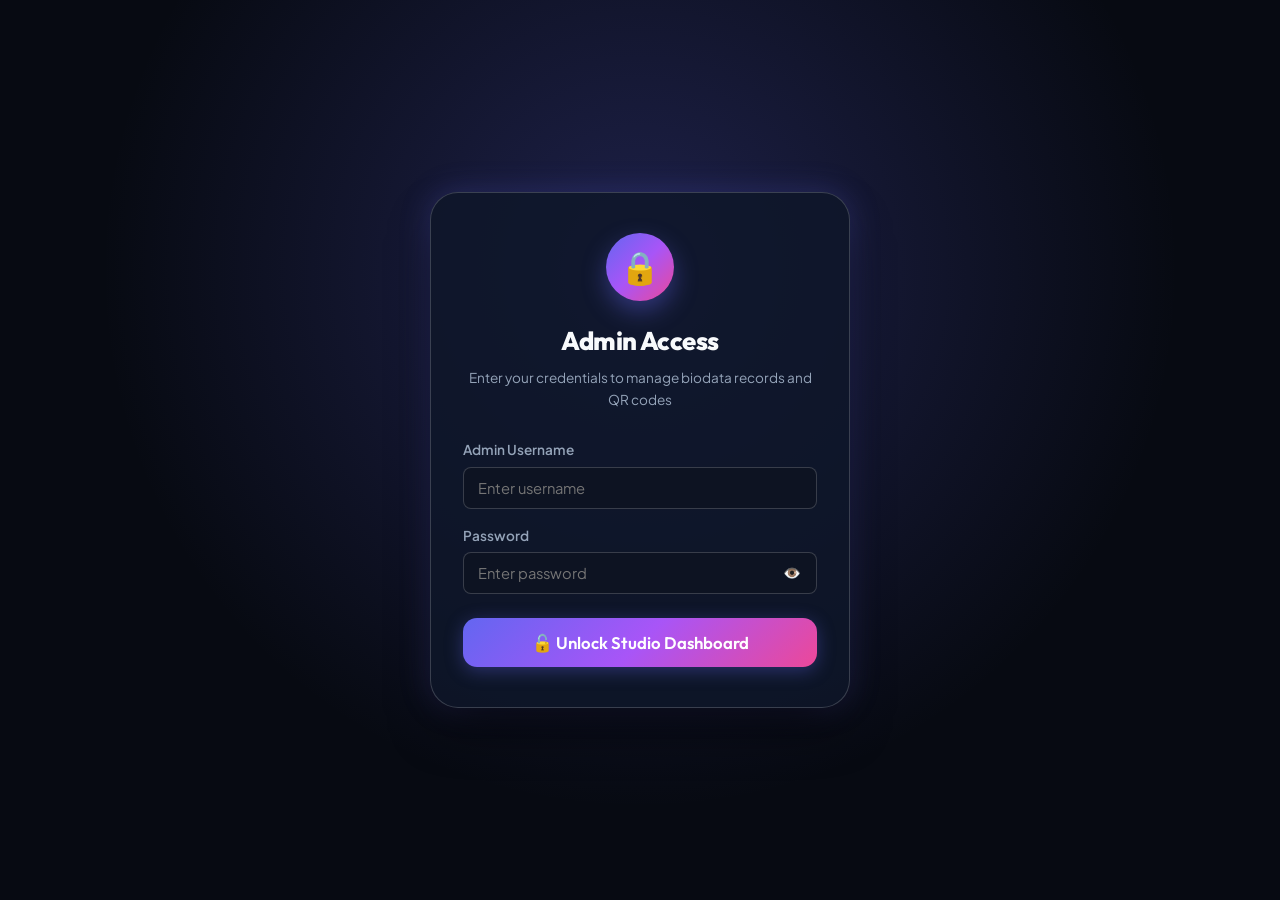
==== admin.html @ 6d6006e4 "Initial commit: Running Room Biodata System setup" ====
<!DOCTYPE html>
<html lang="en">
<head>
  <meta charset="UTF-8">
  <meta name="viewport" content="width=device-width, initial-scale=1.0">
  <title>Admin Studio - QR Biodata & Profile Manager</title>
  
  <!-- Google Fonts Preconnect -->
  <link rel="preconnect" href="https://fonts.googleapis.com">
  <link rel="preconnect" href="https://fonts.gstatic.com" crossorigin>

  <!-- Stylesheets -->
  <link rel="stylesheet" href="css/base.css?v=7.6">
  <link rel="stylesheet" href="css/admin.css?v=7.6">
</head>
<body>

  <!-- Toast Notification Container -->
  <div class="toast-container" id="toastContainer"></div>

  <!-- ========================================================
       1. SECURE LOGIN GATE (Displayed before entering dashboard)
       ======================================================== -->
  <div class="login-gate-overlay" id="loginGateOverlay">
    <div class="login-card" id="loginCard">
      <div class="login-lock-icon">🔒</div>
      <h2 class="login-title">Admin Access</h2>
      <p class="login-subtitle">Enter your credentials to manage biodata records and QR codes</p>

      <div class="login-error-msg" id="loginErrorMsg">
        Incorrect username or password. Please try again.
      </div>

      <form id="loginForm">
        <div class="form-group" style="text-align: left;">
          <label for="loginUsername">Admin Username</label>
          <input type="text" id="loginUsername" class="form-control" placeholder="Enter username" required autocomplete="username">
        </div>

        <div class="form-group" style="text-align: left; margin-bottom: 24px;">
          <label for="loginPassword">Password</label>
          <div class="password-input-wrap">
            <input type="password" id="loginPassword" class="form-control" placeholder="Enter password" required autocomplete="current-password">
            <button type="button" class="toggle-password-btn" id="btnTogglePassword" title="Show / Hide Password">👁️</button>
          </div>
        </div>

        <button type="submit" class="btn btn-primary btn-lg" style="width: 100%;">
          🔓 Unlock Studio Dashboard
        </button>
      </form>
    </div>
  </div>

  <!-- ========================================================
       2. MAIN ADMIN DASHBOARD (Hidden until logged in)
       ======================================================== -->
  <div class="admin-layout" id="adminApp" style="display: none;">
    
    <!-- Top Navigation Bar -->
    <header class="glass-panel admin-navbar">
      <div class="brand">
        <div class="brand-icon">📋</div>
        <div class="brand-text">
          <h1>Running Room Biodata Admin</h1>
          <p>DGG Running Room &bull; SECR</p>
        </div>
      </div>

      <div class="admin-nav-actions">
        <!-- GitHub Status Pill -->
        <div id="ghStatusBadge" class="badge" style="background: rgba(239, 68, 68, 0.15); color: #f87171; border: 1px solid rgba(239, 68, 68, 0.3);">
          <span>●</span> GitHub Not Connected
        </div>

        <button id="btnOpenSettings" class="btn btn-secondary btn-sm" type="button">
          🔑 GitHub Access Key
        </button>

        <a id="navViewProfileBtn" href="https://adityapandapersonal.github.io/running_room_biodata_chacher/index.html" target="_blank" class="btn btn-secondary btn-sm">
          👁️ View Public Page
        </a>

        <!-- Logout Button -->
        <button id="btnLogout" class="btn btn-secondary btn-sm" type="button" style="color: #fb7185; border-color: rgba(244, 63, 94, 0.3);" title="Lock Dashboard">
          🚪 Logout
        </button>
      </div>
    </header>

    <!-- Main Studio Grid -->
    <main class="admin-grid">

      <!-- Left Column: Form Builder -->
      <div class="admin-form-col">

        <!-- Mode Switcher (New vs Edit) -->
        <div class="mode-tabs">
          <button id="tabModeNew" class="mode-tab active" type="button">
            ➕ Add New Person
          </button>
          <button id="tabModeEdit" class="mode-tab" type="button">
            ✏️ Edit Existing Person
          </button>
        </div>

        <!-- Edit Profile Selector (Visible only in Edit mode) -->
        <div id="editSelectorSection" class="glass-panel form-section" style="display: none; border-color: var(--accent-primary);">
          <div class="form-group" style="margin-bottom: 0;">
            <div style="display: flex; justify-content: space-between; align-items: center; margin-bottom: 8px;">
              <label for="selectExistingPerson" style="margin: 0; font-weight: 600;">Choose Person to Edit:</label>
              <div style="display: flex; align-items: center; gap: 8px;">
                <span id="autoSyncBadge" style="font-size: 0.76rem; color: var(--accent-secondary); font-weight: 600;">⚡ Instant Auto-Fill</span>
                <button id="btnRefreshRegistry" type="button" class="btn btn-secondary btn-sm" style="padding: 4px 10px; font-size: 0.78rem;" title="Reload profile list from GitHub">
                  🔄 Refresh List
                </button>
              </div>
            </div>
            <div>
              <select id="selectExistingPerson" class="form-control" style="font-weight: 600; cursor: pointer;">
                <option value="">-- Choose a person to edit --</option>
              </select>
            </div>
          </div>
        </div>

        <form id="biodataForm" novalidate>

          <!-- Section 1: Unique ID & Link Setup -->
          <div class="glass-panel form-section">
            <div class="form-section-header">
              <h3><span>🆔</span> Permanent Identifier & Slug</h3>
            </div>
            
            <div class="form-row">
              <div class="form-group">
                <label for="personId">Person Unique ID / Slug *</label>
                <input type="text" id="personId" class="form-control" placeholder="e.g. rahul-sharma-101" required>
              </div>

              <div class="form-group">
                <label>Permanent URL Preview</label>
                <div class="permalink-box" id="livePermalinkPreview" style="margin: 0;">https://.../index.html?id=...</div>
              </div>
            </div>
          </div>

          <!-- Section 2: Photo & Signature Upload -->
          <div class="glass-panel form-section">
            <div class="form-section-header">
              <h3><span>📷</span> Employee Photo & Signature</h3>
            </div>

            <div style="display: grid; grid-template-columns: repeat(auto-fit, minmax(280px, 1fr)); gap: 20px;">
              <!-- 1. Employee Photo Upload Area -->
              <div class="photo-upload-container" style="border: 1px dashed rgba(255, 255, 255, 0.15); border-radius: var(--radius-md); padding: 16px;">
                <div class="photo-preview-circle">
                  <img id="photoPreviewImg" class="photo-preview-img" src="assets/photos/demo-aditya.svg" alt="Preview">
                </div>
                <div class="photo-upload-actions">
                  <div style="font-weight: 600; margin-bottom: 6px; color: var(--text-primary);">Employee Photo</div>
                  <label for="photoFileInput" class="btn btn-secondary btn-sm" style="cursor: pointer; margin-bottom: 6px;">
                    📷 Choose / Capture Photo
                  </label>
                  <input type="file" id="photoFileInput" accept="image/*" style="display: none;">
                  <input type="hidden" id="existingPhotoPath" value="assets/photos/demo-aditya.svg">
                </div>
              </div>

              <!-- 2. Employee Signature Upload Area -->
              <div style="border: 1px dashed rgba(255, 255, 255, 0.15); border-radius: var(--radius-md); padding: 16px; display: flex; flex-direction: column; justify-content: space-between;">
                <div>
                  <div style="display: flex; justify-content: space-between; align-items: center; margin-bottom: 8px;">
                    <div style="font-weight: 600; color: var(--text-primary);">Signature of Employee</div>
                    <span style="font-size: 0.72rem; color: var(--accent-secondary); font-weight: 600;">Camera / File</span>
                  </div>
                  <!-- Signature Preview Box -->
                  <div style="background: #ffffff; border-radius: var(--radius-md); padding: 10px; display: flex; justify-content: center; align-items: center; min-height: 80px; margin-bottom: 10px; border: 1px solid #cbd5e1;">
                    <img id="signaturePreviewImg" src="assets/signatures/sample-signature.svg" alt="Signature Preview" style="max-height: 70px; max-width: 100%; object-fit: contain;">
                  </div>
                </div>
                <div>
                  <label for="signatureFileInput" class="btn btn-secondary btn-sm" style="cursor: pointer; width: 100%; text-align: center; display: block; margin-bottom: 4px;">
                    ✍️ Photo Khichke / Upload Sign
                  </label>
                  <input type="file" id="signatureFileInput" accept="image/*" capture="environment" style="display: none;">
                  <input type="hidden" id="existingSignaturePath" value="assets/signatures/sample-signature.svg">
                </div>
              </div>
            </div>
          </div>

          <!-- Section 3: Official Running Room Particulars (18 Fields) -->
          <div class="glass-panel form-section">
            <div class="form-section-header">
              <h3><span>📋</span> Running Room Employee Particulars</h3>
            </div>

            <!-- Row 1: ID Card No, Name, Designation -->
            <div class="form-row">
              <div class="form-group">
                <label for="idCardNo">ID CARD NO. *</label>
                <input type="text" id="idCardNo" class="form-control" placeholder="e.g. RR/DGG/2024/0826" required>
              </div>

              <div class="form-group">
                <label for="fullName">Name *</label>
                <input type="text" id="fullName" class="form-control" placeholder="e.g. Rajesh Kumar" required>
              </div>

              <div class="form-group">
                <label for="designation">Designation *</label>
                <input type="text" id="designation" class="form-control" placeholder="e.g. Loco Pilot / Sr. ALP" required>
              </div>
            </div>

            <!-- Row 2: Father's Name, Mother's Name, Husband's Name -->
            <div class="form-row">
              <div class="form-group">
                <label for="fatherName">Father's Name</label>
                <input type="text" id="fatherName" class="form-control" placeholder="e.g. Mr. Natwar Panda">
              </div>

              <div class="form-group">
                <label for="motherName">Mother's Name</label>
                <input type="text" id="motherName" class="form-control" placeholder="e.g. Smt. Anusuya Panda">
              </div>

              <div class="form-group">
                <label for="husbandName">Husband's Name <small style="color: var(--text-muted);">(if applicable)</small></label>
                <input type="text" id="husbandName" class="form-control" placeholder="Husband's name if married female">
              </div>
            </div>

            <!-- Row 3: DOB, Gender, Marital Status, Blood Group -->
            <div class="form-row">
              <div class="form-group">
                <label for="dob">Date of Birth</label>
                <input type="date" id="dob" class="form-control">
              </div>

              <div class="form-group">
                <label for="gender">Gender</label>
                <select id="gender" class="form-control">
                  <option value="">Select Gender</option>
                  <option value="Male">Male</option>
                  <option value="Female">Female</option>
                  <option value="Other">Other</option>
                </select>
              </div>

              <div class="form-group">
                <label for="maritalStatus">Marital Status</label>
                <select id="maritalStatus" class="form-control">
                  <option value="">Select Marital Status</option>
                  <option value="Unmarried">Unmarried</option>
                  <option value="Married">Married</option>
                  <option value="Widowed">Widowed</option>
                  <option value="Divorced">Divorced</option>
                </select>
              </div>

              <div class="form-group">
                <label for="bloodGroup">Blood Group</label>
                <select id="bloodGroup" class="form-control">
                  <option value="">Select Blood Group</option>
                  <option value="A+">A+</option>
                  <option value="A-">A-</option>
                  <option value="B+">B+</option>
                  <option value="B-">B-</option>
                  <option value="O+">O+</option>
                  <option value="O-">O-</option>
                  <option value="AB+">AB+</option>
                  <option value="AB-">AB-</option>
                </select>
              </div>
            </div>

            <!-- Row 4: Aadhaar Number, Mobile Number, Email -->
            <div class="form-row">
              <div class="form-group">
                <label for="aadhaarNumber">Aadhaar Number</label>
                <input type="text" id="aadhaarNumber" class="form-control" placeholder="e.g. 1234 5678 9012">
              </div>

              <div class="form-group">
                <label for="mobileNumber">Mobile Number *</label>
                <input type="tel" id="mobileNumber" class="form-control" placeholder="e.g. 9752443199" required>
              </div>

              <div class="form-group">
                <label for="email">Email ID</label>
                <input type="email" id="email" class="form-control" placeholder="e.g. pandasd08@gmail.com">
              </div>
            </div>

            <!-- Row 5: Residential Address -->
            <div class="form-group">
              <label for="residentialAddress">Residential Address</label>
              <textarea id="residentialAddress" class="form-control" rows="2" placeholder="Full residential / postal address..."></textarea>
            </div>

            <!-- Row 6: Police Verification Dates -->
            <div class="form-row">
              <div class="form-group">
                <label for="policeVerifDoneDate">Police Verif. Done Date</label>
                <input type="date" id="policeVerifDoneDate" class="form-control">
              </div>

              <div class="form-group">
                <label for="policeVerifDueDate">Police Verif. Due Date</label>
                <input type="date" id="policeVerifDueDate" class="form-control">
              </div>
            </div>

            <!-- Row 7: Medical Exam Dates -->
            <div class="form-row">
              <div class="form-group">
                <label for="medicalExamDoneDate">Medical Exam. Done Date</label>
                <input type="date" id="medicalExamDoneDate" class="form-control">
              </div>

              <div class="form-group">
                <label for="medicalExamDueDate">Medical Exam. Due Date</label>
                <input type="date" id="medicalExamDueDate" class="form-control">
              </div>
            </div>

            <!-- Row 8: Identification Marks & Date of Joining in RR -->
            <div class="form-row">
              <div class="form-group">
                <label for="identificationMarks">Identification Marks</label>
                <input type="text" id="identificationMarks" class="form-control" placeholder="e.g. A mole on left forehead, cut mark on wrist">
              </div>

              <div class="form-group">
                <label for="joiningDateRR">Date of Joining in RR</label>
                <input type="date" id="joiningDateRR" class="form-control">
              </div>
            </div>

          </div>

          <!-- Section 4: Dynamic Custom Particulars (Pencil Details Adder) -->
          <div class="glass-panel form-section" id="customDetailsSection">
            <div class="form-section-header" style="display: flex; justify-content: space-between; align-items: center; margin-bottom: 12px;">
              <h3><span>✏️</span> Custom Details / अतिरिक्त विवरण</h3>
              <button type="button" id="btnAddCustomField" class="btn btn-secondary btn-sm" style="display: inline-flex; align-items: center; gap: 6px; cursor: pointer;">
                <span style="font-size: 1rem;">✏️</span> <span>+ Add Custom Field</span>
              </button>
            </div>
            
            <!-- Dynamic Custom Fields Container -->
            <div id="customFieldsList">
              <!-- Dynamically populated rows -->
            </div>
          </div>

          <!-- Submit Action Area -->
          <div style="margin-top: 24px; display: flex; gap: 14px; flex-wrap: wrap;">
            <button id="btnSubmitForm" type="submit" class="btn btn-primary btn-lg" style="flex: 2; min-width: 220px;">
              <span id="btnSubmitText">💾 Save & Commit to GitHub</span>
            </button>
            <button id="btnDeletePerson" type="button" class="btn btn-secondary btn-lg" style="display: none; background: rgba(239, 68, 68, 0.15); color: #f87171; border: 1px solid rgba(239, 68, 68, 0.4); cursor: pointer;" title="Delete selected person from repository">
              🗑️ Delete Person
            </button>
            <button id="btnResetForm" type="button" class="btn btn-secondary btn-lg" style="flex: 1; min-width: 130px;">
              Reset Form
            </button>
          </div>

        </form>
      </div>

      <!-- Right Column: Live QR Code Studio -->
      <aside class="admin-sidebar">
        
        <div class="glass-panel qr-studio-card">
          <h2 style="font-size: 1.25rem; margin-bottom: 12px;">Permanent QR Code</h2>

          <!-- The Live QR Code Card Preview (With safe padding & employee name) -->
          <div class="qr-preview-card" id="adminQrCardPreview">
            <div class="qr-canvas-box" id="adminQrCanvas"></div>
            <div class="qr-name-tag" id="adminQrNameDisplay">Employee Name</div>
          </div>

          <div style="font-size: 0.8rem; color: var(--text-secondary); margin-bottom: 4px;">
            Permanent Target Link:
          </div>
          <div class="permalink-box" id="adminPermalinkDisplay">https://...</div>

          <div style="display: flex; flex-direction: column; gap: 8px;">
            <button id="btnDownloadQr" class="btn btn-primary" type="button">
              📥 Download QR Code (PNG)
            </button>
            <button id="btnCopyLink" class="btn btn-secondary btn-sm" type="button">
              📋 Copy Permanent URL
            </button>
            <a id="btnTestLiveProfile" href="index.html" target="_blank" class="btn btn-secondary btn-sm">
              🚀 Open Profile Page
            </a>
          </div>
        </div>

      </aside>

    </main>
  </div>

  <!-- Modal for GitHub PAT Settings -->
  <div class="modal-backdrop" id="settingsModal">
    <div class="glass-panel modal-content">
      <button class="modal-close" id="btnCloseSettingsModal" type="button">&times;</button>
      
      <h2 style="font-size: 1.4rem; margin-bottom: 8px;">🔑 GitHub Access Token Setup</h2>
      <p style="font-size: 0.85rem; color: var(--text-secondary); margin-bottom: 18px;">
        GitHub repository synchronization credentials.
      </p>

      <div class="form-group">
        <label for="cfgUsername">GitHub Username / Owner *</label>
        <input type="text" id="cfgUsername" class="form-control" placeholder="e.g. aditya-panda">
      </div>

      <div class="form-group">
        <label for="cfgRepo">Repository Name *</label>
        <input type="text" id="cfgRepo" class="form-control" placeholder="e.g. biodata-qr-system">
      </div>

      <div class="form-group">
        <label for="cfgBranch">Branch</label>
        <input type="text" id="cfgBranch" class="form-control" value="main">
      </div>

      <div class="form-group">
        <label for="cfgToken">Personal Access Token (PAT) *</label>
        <input type="password" id="cfgToken" class="form-control" placeholder="ghp_xxxxxxxxxxxxxxxxxxxx">
      </div>

      <div style="display: flex; gap: 12px; margin-top: 24px;">
        <button id="btnSaveGithubSettings" class="btn btn-primary" type="button" style="flex: 1;">
          Connect & Verify Token
        </button>
        <button id="btnClearToken" class="btn btn-secondary" type="button">
          Disconnect
        </button>
      </div>
    </div>
  </div>

  <!-- ========================================================
       3. LIVE COMMIT PROGRESS MODAL (Checkpoints & Live Status)
       ======================================================== -->
  <div class="progress-modal-backdrop" id="progressModal">
    <div class="glass-panel progress-card">
      <div class="progress-header">
        <div class="progress-header-icon">⚡</div>
        <div>
          <h3 id="progressModalTitle">Synchronizing with GitHub</h3>
          <p id="progressModalSubtitle">Real-time commit & pipeline progress</p>
        </div>
      </div>

      <div class="progress-steps-list">
        <!-- Step 1: Validation -->
        <div class="progress-step-item" id="pstep-validate">
          <div class="step-status-icon">⚪</div>
          <div class="step-info">
            <div class="step-title">1. Validating Profile Details</div>
            <div class="step-desc">Checking required fields and slug formatting</div>
          </div>
        </div>

        <!-- Step 2: Photo Encoding (Base64) & Upload -->
        <div class="progress-step-item" id="pstep-photo">
          <div class="step-status-icon">⚪</div>
          <div class="step-info">
            <div class="step-title">2. Processing & Uploading Photo</div>
            <div class="step-desc">Converting to Base64 and committing to assets/photos/</div>
          </div>
        </div>

        <!-- Step 3: JSON Commit -->
        <div class="progress-step-item" id="pstep-json">
          <div class="step-status-icon">⚪</div>
          <div class="step-info">
            <div class="step-title">3. Committing Biodata JSON</div>
            <div class="step-desc">Writing record to data/profiles/{id}.json</div>
          </div>
        </div>

        <!-- Step 4: Registry Update -->
        <div class="progress-step-item" id="pstep-registry">
          <div class="step-status-icon">⚪</div>
          <div class="step-info">
            <div class="step-title">4. Synchronizing Registry Index</div>
            <div class="step-desc">Updating data/registry.json for quick switcher</div>
          </div>
        </div>

        <!-- Step 5: Dynamic QR Finalization -->
        <div class="progress-step-item" id="pstep-qr">
          <div class="step-status-icon">⚪</div>
          <div class="step-info">
            <div class="step-title">5. Permanent QR Code Active</div>
            <div class="step-desc">Permanent URL activated on GitHub Pages</div>
          </div>
        </div>
      </div>

      <!-- Live Error Box if failure -->
      <div class="progress-error-box" id="progressErrorBox" style="display: none;">
        <span id="progressErrorText">Error message here</span>
      </div>

      <!-- Success Footer (Shown when all done) -->
      <div class="progress-footer" id="progressFooter" style="display: none;">
        <div class="progress-success-pill">
          🎉 All Changes Committed & Live!
        </div>
        <div style="display: flex; gap: 10px; margin-top: 14px;">
          <a id="btnProgressViewProfile" href="#" target="_blank" class="btn btn-primary" style="flex: 1;">
            🚀 Open Live Profile
          </a>
          <button id="btnCloseProgressModal" type="button" class="btn btn-secondary">
            Done & Close
          </button>
        </div>
      </div>

      <!-- Cancel / Close button for error state -->
      <div id="progressErrorActions" style="display: none; margin-top: 16px;">
        <button id="btnCloseProgressModalErr" type="button" class="btn btn-secondary" style="width: 100%;">
          Close & Fix Details
        </button>
      </div>

    </div>
  </div>

  <!-- Scripts with Cache Busting -->
  <script src="assets/vendor/qrcode.min.js?v=7.6"></script>
  <script src="js/config.js?v=7.6"></script>
  <script src="js/github-api.js?v=7.6"></script>
  <script src="js/admin.js?v=7.6"></script>
</body>
</html>
---- css/base.css ----
/* ==========================================================================
   Base Design System & Core Utilities
   Modern Glassmorphism & High-End Aesthetic
   ========================================================================== */

@import url('https://fonts.googleapis.com/css2?family=Outfit:wght@400;500;600;700;800&family=Plus+Jakarta+Sans:wght@400;500;600;700&display=swap');

:root {
  /* Color Palette - Deep Slate with Electric Violet & Cyan Accents */
  --bg-dark: #0a0e17;
  --bg-gradient: radial-gradient(circle at 15% 20%, rgba(99, 102, 241, 0.15) 0%, transparent 40%),
                 radial-gradient(circle at 85% 80%, rgba(236, 72, 153, 0.12) 0%, transparent 40%),
                 #0a0e17;
  
  --surface-card: rgba(18, 24, 38, 0.75);
  --surface-glass: rgba(26, 35, 54, 0.6);
  --surface-glass-hover: rgba(35, 48, 74, 0.8);
  --surface-input: rgba(13, 19, 33, 0.85);

  --border-glass: rgba(255, 255, 255, 0.08);
  --border-glass-bright: rgba(255, 255, 255, 0.18);
  --border-accent: rgba(99, 102, 241, 0.4);

  --accent-primary: #6366f1;
  --accent-secondary: #a855f7;
  --accent-cyan: #06b6d4;
  --accent-emerald: #10b981;
  --accent-rose: #f43f5e;
  
  --accent-gradient: linear-gradient(135deg, #6366f1 0%, #a855f7 50%, #ec4899 100%);
  --accent-gradient-hover: linear-gradient(135deg, #4f46e5 0%, #9333ea 50%, #db2777 100%);
  --cyan-gradient: linear-gradient(135deg, #06b6d4 0%, #3b82f6 100%);

  --text-primary: #f8fafc;
  --text-secondary: #94a3b8;
  --text-muted: #64748b;
  --text-accent: #818cf8;

  --shadow-sm: 0 2px 8px rgba(0, 0, 0, 0.3);
  --shadow-md: 0 8px 24px -4px rgba(0, 0, 0, 0.45);
  --shadow-xl: 0 20px 40px -8px rgba(0, 0, 0, 0.6);
  --shadow-glow: 0 0 30px rgba(99, 102, 241, 0.25);
  --shadow-glow-cyan: 0 0 25px rgba(6, 182, 212, 0.25);

  --radius-sm: 8px;
  --radius-md: 14px;
  --radius-lg: 20px;
  --radius-xl: 28px;
  --radius-full: 9999px;

  --transition-fast: 0.18s cubic-bezier(0.4, 0, 0.2, 1);
  --transition-normal: 0.28s cubic-bezier(0.4, 0, 0.2, 1);
}

/* Global Reset */
*, *::before, *::after {
  box-sizing: border-box;
  margin: 0;
  padding: 0;
}

body {
  font-family: 'Plus Jakarta Sans', sans-serif;
  background: var(--bg-gradient);
  background-attachment: fixed;
  color: var(--text-primary);
  min-height: 100vh;
  line-height: 1.6;
  -webkit-font-smoothing: antialiased;
  overflow-x: hidden;
}

h1, h2, h3, h4, h5, h6 {
  font-family: 'Outfit', sans-serif;
  color: var(--text-primary);
  letter-spacing: -0.02em;
  font-weight: 700;
}

a {
  color: inherit;
  text-decoration: none;
}

/* Glassmorphism Surface Utility */
.glass-panel {
  background: var(--surface-card);
  backdrop-filter: blur(16px);
  -webkit-backdrop-filter: blur(16px);
  border: 1px solid var(--border-glass);
  border-radius: var(--radius-lg);
  box-shadow: var(--shadow-xl);
}

/* Buttons */
.btn {
  display: inline-flex;
  align-items: center;
  justify-content: center;
  gap: 8px;
  padding: 10px 20px;
  border-radius: var(--radius-md);
  font-family: 'Outfit', sans-serif;
  font-size: 0.95rem;
  font-weight: 600;
  cursor: pointer;
  transition: all var(--transition-fast);
  border: none;
  outline: none;
  text-align: center;
  user-select: none;
}

.btn-primary {
  background: var(--accent-gradient);
  color: #ffffff;
  box-shadow: 0 4px 18px rgba(99, 102, 241, 0.35);
}

.btn-primary:hover {
  background: var(--accent-gradient-hover);
  transform: translateY(-2px);
  box-shadow: 0 6px 24px rgba(99, 102, 241, 0.5);
}

.btn-secondary {
  background: var(--surface-glass);
  border: 1px solid var(--border-glass-bright);
  color: var(--text-primary);
}

.btn-secondary:hover {
  background: var(--surface-glass-hover);
  border-color: var(--border-accent);
  transform: translateY(-2px);
}

.btn-sm {
  padding: 6px 14px;
  font-size: 0.85rem;
  border-radius: var(--radius-sm);
}

.btn-lg {
  padding: 14px 28px;
  font-size: 1.05rem;
  border-radius: var(--radius-md);
}

/* Badges */
.badge {
  display: inline-flex;
  align-items: center;
  gap: 6px;
  padding: 4px 12px;
  border-radius: var(--radius-full);
  font-size: 0.8rem;
  font-weight: 600;
  letter-spacing: 0.02em;
}

.badge-verified {
  background: rgba(16, 185, 129, 0.15);
  border: 1px solid rgba(16, 185, 129, 0.4);
  color: #34d399;
}

.badge-permanent {
  background: rgba(99, 102, 241, 0.15);
  border: 1px solid rgba(99, 102, 241, 0.4);
  color: #a5b4fc;
}

/* Floating Toast Notification */
.toast-container {
  position: fixed;
  top: 24px;
  right: 24px;
  z-index: 99999;
  display: flex;
  flex-direction: column;
  gap: 10px;
  pointer-events: none;
}

.toast {
  pointer-events: auto;
  min-width: 280px;
  max-width: 420px;
  padding: 14px 20px;
  border-radius: var(--radius-md);
  font-size: 0.9rem;
  font-weight: 500;
  display: flex;
  align-items: center;
  gap: 12px;
  backdrop-filter: blur(12px);
  box-shadow: var(--shadow-xl);
  animation: slideIn 0.25s cubic-bezier(0.16, 1, 0.3, 1) forwards;
}

.toast-success {
  background: rgba(16, 185, 129, 0.9);
  color: #ffffff;
  border: 1px solid rgba(255, 255, 255, 0.2);
}

.toast-error {
  background: rgba(225, 29, 72, 0.9);
  color: #ffffff;
  border: 1px solid rgba(255, 255, 255, 0.2);
}

.toast-info {
  background: rgba(79, 70, 229, 0.9);
  color: #ffffff;
  border: 1px solid rgba(255, 255, 255, 0.2);
}

@keyframes slideIn {
  from {
    opacity: 0;
    transform: translateY(-20px) scale(0.95);
  }
  to {
    opacity: 1;
    transform: translateY(0) scale(1);
  }
}

/* Pulsing Online Dot */
.pulse-dot {
  width: 8px;
  height: 8px;
  border-radius: 50%;
  background: var(--accent-emerald);
  box-shadow: 0 0 8px var(--accent-emerald);
  animation: pulse 2s infinite;
}

@keyframes pulse {
  0% { transform: scale(0.95); opacity: 0.8; }
  50% { transform: scale(1.3); opacity: 1; }
  100% { transform: scale(0.95); opacity: 0.8; }
}
---- css/admin.css ----
/* ==========================================================================
   Admin Portal & CMS Dashboard Styles
   With Secure Login Gate for ByetHost / Self-Hosted Deployment
   ========================================================================== */

/* Fullscreen Login Gate */
.login-gate-overlay {
  position: fixed;
  inset: 0;
  z-index: 999999;
  background: radial-gradient(circle at 50% 30%, rgba(99, 102, 241, 0.25) 0%, transparent 60%),
              #070a12;
  display: flex;
  align-items: center;
  justify-content: center;
  padding: 20px;
  backdrop-filter: blur(20px);
  -webkit-backdrop-filter: blur(20px);
}

.login-card {
  width: 100%;
  max-width: 420px;
  padding: 40px 32px;
  border-radius: var(--radius-xl);
  border: 1px solid var(--border-glass-bright);
  background: rgba(15, 23, 42, 0.85);
  box-shadow: 0 25px 50px -12px rgba(0, 0, 0, 0.7), var(--shadow-glow);
  text-align: center;
}

.login-lock-icon {
  width: 68px;
  height: 68px;
  margin: 0 auto 20px auto;
  border-radius: 50%;
  background: var(--accent-gradient);
  display: flex;
  align-items: center;
  justify-content: center;
  font-size: 2rem;
  box-shadow: 0 10px 25px rgba(99, 102, 241, 0.4);
}

.login-title {
  font-size: 1.6rem;
  font-weight: 800;
  margin-bottom: 6px;
}

.login-subtitle {
  font-size: 0.85rem;
  color: var(--text-secondary);
  margin-bottom: 28px;
}

.login-error-msg {
  display: none;
  background: rgba(244, 63, 94, 0.15);
  border: 1px solid rgba(244, 63, 94, 0.4);
  color: #fb7185;
  padding: 10px 14px;
  border-radius: var(--radius-sm);
  font-size: 0.85rem;
  margin-bottom: 16px;
  text-align: left;
}

/* Shake Animation on Wrong Password */
.shake-anim {
  animation: shake 0.4s cubic-bezier(0.36, 0.07, 0.19, 0.97) both;
}

@keyframes shake {
  10%, 90% { transform: translate3d(-2px, 0, 0); }
  20%, 80% { transform: translate3d(4px, 0, 0); }
  30%, 50%, 70% { transform: translate3d(-6px, 0, 0); }
  40%, 60% { transform: translate3d(6px, 0, 0); }
}

/* Password Input Toggle */
.password-input-wrap {
  position: relative;
  display: flex;
  align-items: center;
}

.toggle-password-btn {
  position: absolute;
  right: 12px;
  background: transparent;
  border: none;
  color: var(--text-muted);
  cursor: pointer;
  font-size: 0.9rem;
  padding: 4px;
}

.toggle-password-btn:hover {
  color: var(--text-primary);
}

/* Admin Layout (Hidden until logged in) */
.admin-layout {
  max-width: 1380px;
  margin: 0 auto;
  padding: 24px 20px 80px 20px;
}

/* Admin Top Bar */
.admin-navbar {
  display: flex;
  justify-content: space-between;
  align-items: center;
  padding: 16px 28px;
  margin-bottom: 28px;
  flex-wrap: wrap;
  gap: 16px;
}

.brand {
  display: flex;
  align-items: center;
  gap: 12px;
}

.brand-icon {
  width: 42px;
  height: 42px;
  border-radius: var(--radius-md);
  background: var(--accent-gradient);
  display: flex;
  align-items: center;
  justify-content: center;
  color: #ffffff;
  font-size: 1.3rem;
  box-shadow: 0 4px 12px rgba(99, 102, 241, 0.4);
}

.brand-text h1 {
  font-size: 1.25rem;
  line-height: 1.2;
}

.brand-text p {
  font-size: 0.8rem;
  color: var(--text-muted);
}

.admin-nav-actions {
  display: flex;
  align-items: center;
  gap: 12px;
  flex-wrap: wrap;
}

/* Two-Column Grid Layout */
.admin-grid {
  display: grid;
  grid-template-columns: 1fr 420px;
  gap: 28px;
  align-items: start;
}

@media (max-width: 1024px) {
  .admin-grid {
    grid-template-columns: 1fr;
  }
}

/* Mode Switcher Tabs */
.mode-tabs {
  display: flex;
  gap: 8px;
  padding: 6px;
  background: rgba(13, 19, 33, 0.7);
  border-radius: var(--radius-md);
  margin-bottom: 24px;
  border: 1px solid var(--border-glass);
}

.mode-tab {
  flex: 1;
  padding: 10px 16px;
  text-align: center;
  border-radius: var(--radius-sm);
  font-weight: 600;
  font-size: 0.9rem;
  color: var(--text-secondary);
  cursor: pointer;
  transition: all var(--transition-fast);
  border: none;
  background: transparent;
}

.mode-tab.active {
  background: var(--surface-glass-hover);
  color: var(--text-primary);
  border: 1px solid var(--border-accent);
  box-shadow: var(--shadow-sm);
}

/* Form Styles */
.form-section {
  padding: 24px;
  margin-bottom: 20px;
}

.form-section-header {
  margin-bottom: 18px;
  padding-bottom: 10px;
  border-bottom: 1px solid var(--border-glass);
}

.form-section-header h3 {
  font-size: 1.1rem;
  color: var(--text-primary);
  display: flex;
  align-items: center;
  gap: 8px;
}

.form-row {
  display: grid;
  grid-template-columns: repeat(auto-fit, minmax(220px, 1fr));
  gap: 16px;
  margin-bottom: 16px;
}

.form-group {
  display: flex;
  flex-direction: column;
  gap: 6px;
  margin-bottom: 16px;
}

.form-group label {
  font-size: 0.85rem;
  font-weight: 600;
  color: var(--text-secondary);
}

.form-control {
  width: 100%;
  padding: 11px 14px;
  border-radius: var(--radius-sm);
  background: var(--surface-input);
  border: 1px solid var(--border-glass-bright);
  color: var(--text-primary);
  font-family: inherit;
  font-size: 0.92rem;
  outline: none;
  transition: border-color var(--transition-fast);
}

.form-control:focus {
  border-color: var(--accent-primary);
  box-shadow: 0 0 0 3px rgba(99, 102, 241, 0.2);
}

textarea.form-control {
  min-height: 85px;
  resize: vertical;
}

.input-hint {
  font-size: 0.75rem;
  color: var(--text-muted);
}

/* Photo Upload Box */
.photo-upload-container {
  display: flex;
  align-items: center;
  gap: 20px;
  padding: 16px;
  background: var(--surface-glass);
  border: 1px dashed var(--border-accent);
  border-radius: var(--radius-md);
  margin-bottom: 16px;
}

.photo-preview-circle {
  width: 80px;
  height: 80px;
  border-radius: 50%;
  background: #1e293b;
  overflow: hidden;
  border: 2px solid var(--accent-primary);
  flex-shrink: 0;
  display: flex;
  align-items: center;
  justify-content: center;
}

.photo-preview-img {
  width: 100%;
  height: 100%;
  object-fit: cover;
}

.photo-upload-actions {
  flex: 1;
}

/* Dynamic Repeater List (Education / Experience) */
.repeater-item {
  padding: 16px;
  background: var(--surface-glass);
  border: 1px solid var(--border-glass);
  border-radius: var(--radius-md);
  margin-bottom: 12px;
  position: relative;
}

.repeater-remove-btn {
  position: absolute;
  top: 10px;
  right: 10px;
  background: rgba(244, 63, 94, 0.15);
  border: 1px solid rgba(244, 63, 94, 0.4);
  color: #fb7185;
  width: 28px;
  height: 28px;
  border-radius: 50%;
  display: flex;
  align-items: center;
  justify-content: center;
  cursor: pointer;
  font-size: 0.9rem;
  transition: all var(--transition-fast);
}

.repeater-remove-btn:hover {
  background: #f43f5e;
  color: #ffffff;
}

/* Right Sticky Sidebar: QR Studio & Actions */
.admin-sidebar {
  position: sticky;
  top: 24px;
  display: flex;
  flex-direction: column;
  gap: 20px;
}

.qr-studio-card {
  padding: 24px;
  text-align: center;
}

.qr-preview-card {
  width: 236px;
  margin: 16px auto;
  padding: 16px 14px 12px 14px;
  background: #ffffff;
  border-radius: var(--radius-lg);
  box-shadow: 0 10px 25px rgba(0, 0, 0, 0.45);
  display: flex;
  flex-direction: column;
  align-items: center;
  justify-content: center;
  border: 1px solid rgba(255, 255, 255, 0.25);
  transition: all var(--transition-fast);
}

.qr-canvas-box {
  width: 196px;
  height: 196px;
  max-width: 196px;
  max-height: 196px;
  overflow: hidden;
  position: relative;
  margin: 0 auto;
  display: flex;
  align-items: center;
  justify-content: center;
}

/* Explicitly hide the duplicate canvas because QRCode library creates both canvas and img */
.qr-canvas-box canvas {
  display: none !important;
}

.qr-canvas-box img {
  width: 196px !important;
  height: 196px !important;
  max-width: 196px !important;
  max-height: 196px !important;
  display: block !important;
  margin: 0 auto !important;
  object-fit: contain !important;
}

.qr-name-tag {
  width: 100%;
  margin-top: 10px;
  padding-top: 8px;
  border-top: 1px solid #e2e8f0;
  font-size: 0.92rem;
  font-weight: 700;
  color: #0f172a;
  text-align: center;
  line-height: 1.25;
  word-break: break-word;
  overflow-wrap: break-word;
  letter-spacing: -0.01em;
  min-height: 24px;
  transition: font-size var(--transition-fast);
}

.qr-box-main {
  width: 220px;
  height: 220px;
  margin: 16px auto;
  padding: 12px;
  background: #ffffff;
  border-radius: var(--radius-md);
  box-shadow: var(--shadow-md);
  display: flex;
  align-items: center;
  justify-content: center;
}

.qr-box-main img, .qr-box-main canvas {
  width: 100% !important;
  height: 100% !important;
}

.permalink-box {
  background: var(--surface-input);
  border: 1px solid var(--border-glass);
  padding: 10px 14px;
  border-radius: var(--radius-sm);
  font-family: monospace;
  font-size: 0.8rem;
  color: var(--text-accent);
  word-break: break-all;
  margin: 12px 0 16px 0;
  text-align: left;
}

/* Modal Dialog */
.modal-backdrop {
  position: fixed;
  inset: 0;
  background: rgba(5, 8, 15, 0.8);
  backdrop-filter: blur(8px);
  z-index: 10000;
  display: flex;
  align-items: center;
  justify-content: center;
  padding: 20px;
  opacity: 0;
  pointer-events: none;
  transition: opacity 0.2s ease;
}

.modal-backdrop.open {
  opacity: 1;
  pointer-events: auto;
}

.modal-content {
  width: 100%;
  max-width: 540px;
  padding: 32px;
  border-radius: var(--radius-lg);
  position: relative;
  animation: modalScale 0.25s cubic-bezier(0.16, 1, 0.3, 1) forwards;
}

@keyframes modalScale {
  from { transform: scale(0.92); opacity: 0; }
  to { transform: scale(1); opacity: 1; }
}

.modal-close {
  position: absolute;
  top: 16px;
  right: 16px;
  background: transparent;
  border: none;
  color: var(--text-secondary);
  font-size: 1.5rem;
  cursor: pointer;
  line-height: 1;
}

.steps-list {
  margin: 16px 0 20px 0;
  padding-left: 20px;
  font-size: 0.88rem;
  color: var(--text-secondary);
  display: flex;
  flex-direction: column;
  gap: 8px;
}

/* ==========================================================================
   Live Commit Progress Modal & Checkpoints System
   ========================================================================== */
.progress-modal-backdrop {
  position: fixed;
  inset: 0;
  background: rgba(4, 7, 15, 0.85);
  backdrop-filter: blur(14px);
  -webkit-backdrop-filter: blur(14px);
  z-index: 100000;
  display: flex;
  align-items: center;
  justify-content: center;
  padding: 20px;
  opacity: 0;
  pointer-events: none;
  transition: opacity 0.25s ease;
}

.progress-modal-backdrop.open {
  opacity: 1;
  pointer-events: auto;
}

.progress-card {
  width: 100%;
  max-width: 480px;
  padding: 28px;
  border-radius: var(--radius-xl);
  border: 1px solid var(--border-glass-bright);
  background: rgba(15, 23, 42, 0.95);
  box-shadow: 0 25px 60px -15px rgba(0, 0, 0, 0.8), var(--shadow-glow);
  animation: modalScale 0.25s cubic-bezier(0.16, 1, 0.3, 1) forwards;
}

.progress-header {
  display: flex;
  align-items: center;
  gap: 14px;
  margin-bottom: 22px;
  padding-bottom: 14px;
  border-bottom: 1px solid var(--border-glass);
}

.progress-header-icon {
  width: 44px;
  height: 44px;
  border-radius: var(--radius-md);
  background: var(--accent-gradient);
  display: flex;
  align-items: center;
  justify-content: center;
  font-size: 1.4rem;
  box-shadow: 0 4px 14px rgba(99, 102, 241, 0.4);
}

.progress-header h3 {
  font-size: 1.15rem;
  margin-bottom: 2px;
}

.progress-header p {
  font-size: 0.8rem;
  color: var(--text-muted);
}

.progress-steps-list {
  display: flex;
  flex-direction: column;
  gap: 12px;
  margin-bottom: 20px;
}

.progress-step-item {
  display: flex;
  align-items: flex-start;
  gap: 12px;
  padding: 10px 14px;
  border-radius: var(--radius-md);
  background: rgba(13, 19, 33, 0.6);
  border: 1px solid var(--border-glass);
  transition: all 0.2s ease;
}

.progress-step-item.running {
  background: rgba(99, 102, 241, 0.12);
  border-color: rgba(99, 102, 241, 0.4);
}

.progress-step-item.done {
  background: rgba(16, 185, 129, 0.08);
  border-color: rgba(16, 185, 129, 0.3);
}

.progress-step-item.skipped {
  opacity: 0.6;
}

.progress-step-item.error {
  background: rgba(244, 63, 94, 0.12);
  border-color: rgba(244, 63, 94, 0.4);
}

.step-status-icon {
  width: 24px;
  height: 24px;
  display: flex;
  align-items: center;
  justify-content: center;
  font-size: 1.1rem;
  flex-shrink: 0;
  margin-top: 1px;
}

.step-info {
  flex: 1;
}

.step-title {
  font-size: 0.88rem;
  font-weight: 600;
  color: var(--text-primary);
}

.step-desc {
  font-size: 0.75rem;
  color: var(--text-muted);
  margin-top: 2px;
  word-break: break-all;
}

/* Spinner Icon */
.step-spinner {
  display: inline-block;
  width: 18px;
  height: 18px;
  border: 2px solid rgba(99, 102, 241, 0.3);
  border-radius: 50%;
  border-top-color: var(--accent-primary);
  animation: spin 0.8s linear infinite;
}

@keyframes spin {
  to { transform: rotate(360deg); }
}

.progress-success-pill {
  padding: 12px 16px;
  border-radius: var(--radius-md);
  background: rgba(16, 185, 129, 0.15);
  border: 1px solid rgba(16, 185, 129, 0.4);
  color: #34d399;
  font-size: 0.92rem;
  font-weight: 700;
  text-align: center;
  box-shadow: 0 0 20px rgba(16, 185, 129, 0.2);
}

.progress-error-box {
  padding: 12px 16px;
  border-radius: var(--radius-md);
  background: rgba(244, 63, 94, 0.15);
  border: 1px solid rgba(244, 63, 94, 0.4);
  color: #fb7185;
  font-size: 0.85rem;
  margin-bottom: 12px;
}
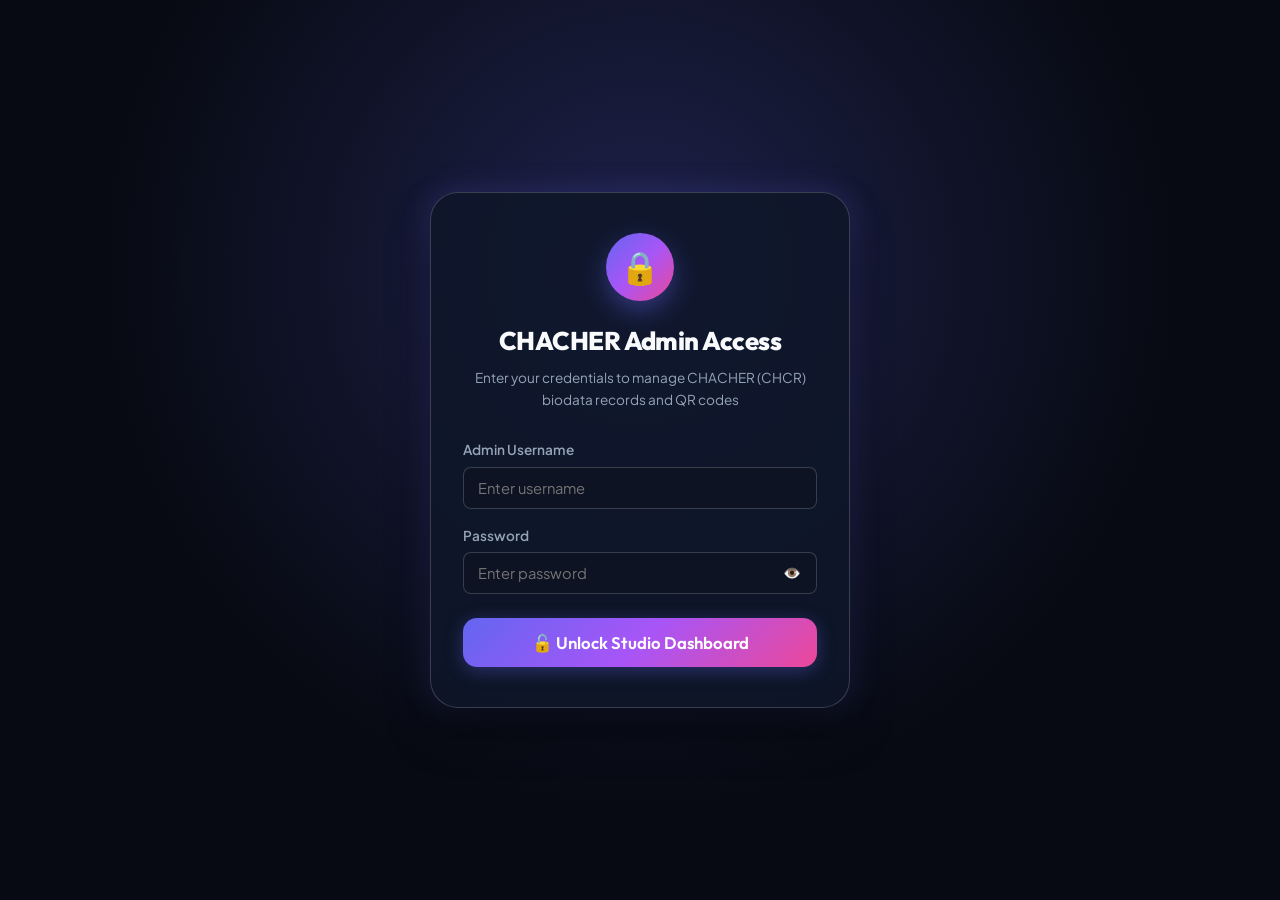
==== commit 596ad737: "Update station to CHACHER (CHCR), modernize admin studio, and dynamically load credentials from .env" ====
--- a/admin.html
+++ b/admin.html
@@ -3,7 +3,7 @@
 <head>
   <meta charset="UTF-8">
   <meta name="viewport" content="width=device-width, initial-scale=1.0">
-  <title>Admin Studio - QR Biodata & Profile Manager</title>
+  <title>Admin Studio - RUNNING ROOM CHACHER (CHCR)</title>
   
   <!-- Google Fonts Preconnect -->
   <link rel="preconnect" href="https://fonts.googleapis.com">
@@ -24,8 +24,8 @@
   <div class="login-gate-overlay" id="loginGateOverlay">
     <div class="login-card" id="loginCard">
       <div class="login-lock-icon">🔒</div>
-      <h2 class="login-title">Admin Access</h2>
-      <p class="login-subtitle">Enter your credentials to manage biodata records and QR codes</p>
+      <h2 class="login-title">CHACHER Admin Access</h2>
+      <p class="login-subtitle">Enter your credentials to manage CHACHER (CHCR) biodata records and QR codes</p>
 
       <div class="login-error-msg" id="loginErrorMsg">
         Incorrect username or password. Please try again.
@@ -62,8 +62,8 @@
       <div class="brand">
         <div class="brand-icon">📋</div>
         <div class="brand-text">
-          <h1>Running Room Biodata Admin</h1>
-          <p>DGG Running Room &bull; SECR</p>
+          <h1>CHACHER Running Room Biodata Admin</h1>
+          <p>CHACHER (CHCR) &bull; SECR</p>
         </div>
       </div>
 
@@ -77,7 +77,7 @@
           🔑 GitHub Access Key
         </button>
 
-        <a id="navViewProfileBtn" href="https://adityapandapersonal.github.io/running_room_biodata_chacher/index.html" target="_blank" class="btn btn-secondary btn-sm">
+        <a id="navViewProfileBtn" href="index.html" target="_blank" class="btn btn-secondary btn-sm">
           👁️ View Public Page
         </a>
 
@@ -193,14 +193,14 @@
           <!-- Section 3: Official Running Room Particulars (18 Fields) -->
           <div class="glass-panel form-section">
             <div class="form-section-header">
-              <h3><span>📋</span> Running Room Employee Particulars</h3>
+              <h3><span>📋</span> CHACHER (CHCR) Employee Particulars</h3>
             </div>
 
             <!-- Row 1: ID Card No, Name, Designation -->
             <div class="form-row">
               <div class="form-group">
                 <label for="idCardNo">ID CARD NO. *</label>
-                <input type="text" id="idCardNo" class="form-control" placeholder="e.g. RR/DGG/2024/0826" required>
+                <input type="text" id="idCardNo" class="form-control" placeholder="e.g. RR/CHCR/2024/0826" required>
               </div>
 
               <div class="form-group">
@@ -424,7 +424,7 @@
 
       <div class="form-group">
         <label for="cfgRepo">Repository Name *</label>
-        <input type="text" id="cfgRepo" class="form-control" placeholder="e.g. biodata-qr-system">
+        <input type="text" id="cfgRepo" class="form-control" placeholder="e.g. running_room_biodata_chacher">
       </div>
 
       <div class="form-group">
